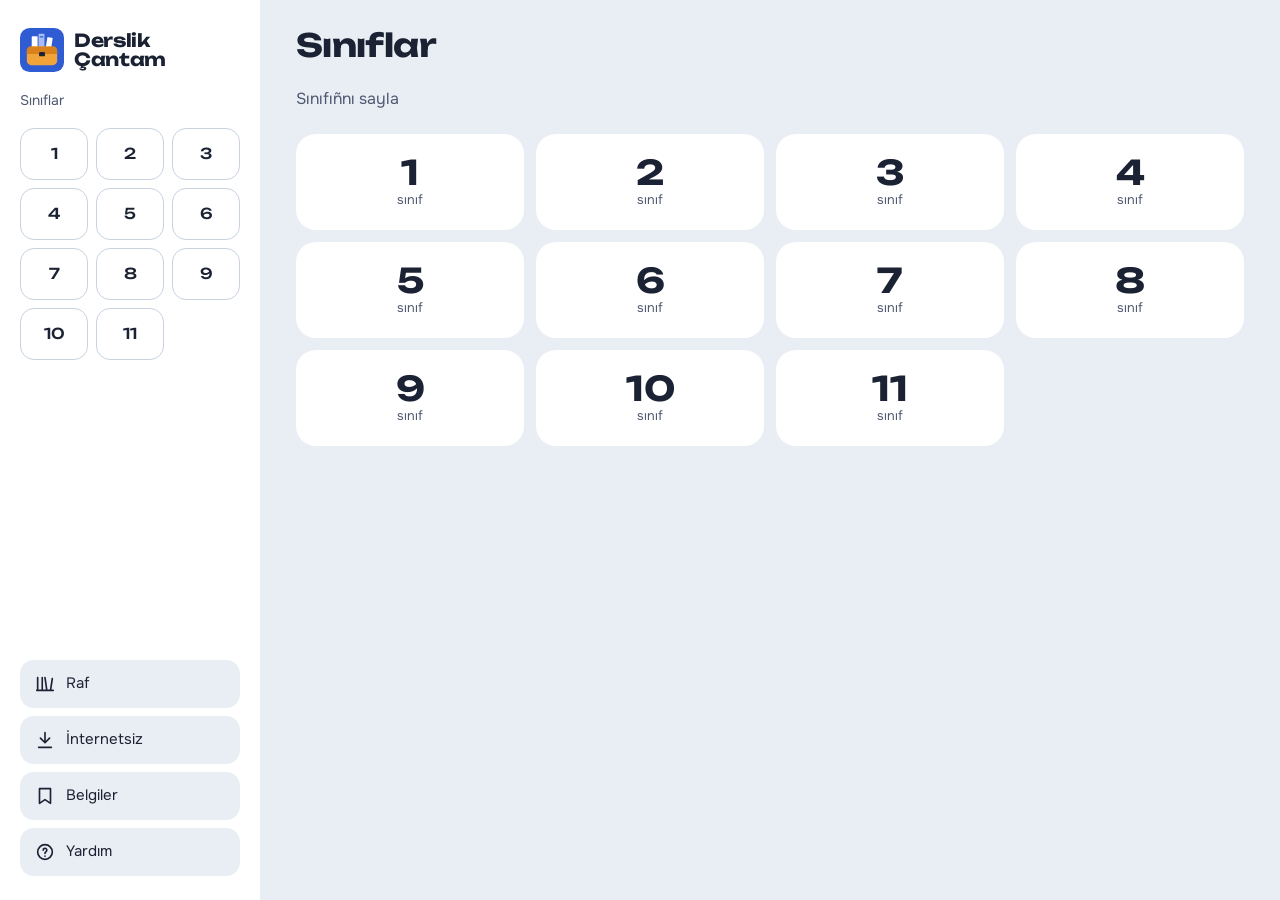
==== index.html @ 75b62544 "tttt" ====
<!doctype html>
<html lang="crh">
<head>
<meta charset="utf-8">
<meta name="viewport" content="width=device-width, initial-scale=1, viewport-fit=cover">
<title>Derslik Çantam</title>
<meta name="description" content="Bütün derslikler bir yerde">
<meta name="theme-color" content="#2F5BD3">
<link rel="manifest" href="manifest.webmanifest">
<link rel="icon" href="icons/icon.svg" type="image/svg+xml">
<link rel="apple-touch-icon" href="icons/icon-180.png">
<meta name="apple-mobile-web-app-capable" content="yes">
<meta name="mobile-web-app-capable" content="yes">
<meta name="apple-mobile-web-app-title" content="Çantam">
<meta name="apple-mobile-web-app-status-bar-style" content="default">
<link rel="stylesheet" href="app.css">
</head>
<body>
<svg width="0" height="0" style="position:absolute" aria-hidden="true">
  <symbol id="logo" viewBox="0 0 180 180"><rect width="180" height="180" rx="40" fill="#2F5BD3"/><rect x="48" y="34" width="24" height="56" rx="3" fill="#FFFFFF"/><rect x="76" y="24" width="24" height="66" rx="3" fill="#A9BEF5"/><rect x="104" y="38" width="22" height="52" rx="3" fill="#FFFFFF" transform="rotate(9 115 90)"/><rect x="80" y="34" width="16" height="5" rx="2" fill="#2F5BD3"/><rect x="28" y="76" width="124" height="76" rx="18" fill="#F2A33A"/><path d="M28 94 a18 18 0 0 1 18 -18 h88 a18 18 0 0 1 18 18 v12 h-124 z" fill="#D9821C"/><rect x="78" y="98" width="24" height="18" rx="5" fill="#1B2233"/></symbol>
  <g fill="none" stroke="currentColor" stroke-width="1.8" stroke-linecap="round" stroke-linejoin="round">
  <symbol id="i-menu" viewBox="0 0 24 24"><path d="M4 7h16M4 12h16M4 17h16"/></symbol>
  <symbol id="i-search" viewBox="0 0 24 24"><circle cx="11" cy="11" r="7"/><path d="m20 20-3.5-3.5"/></symbol>
  <symbol id="i-shelf" viewBox="0 0 24 24"><path d="M4 19V5M9 19V5M14 19l-2-14M18 19l2-13M3 19h18"/></symbol>
  <symbol id="i-grid" viewBox="0 0 24 24"><rect x="4" y="4" width="6" height="6" rx="1"/><rect x="14" y="4" width="6" height="6" rx="1"/><rect x="4" y="14" width="6" height="6" rx="1"/><rect x="14" y="14" width="6" height="6" rx="1"/></symbol>
  <symbol id="i-book" viewBox="0 0 24 24"><path d="M4 5h6a2 2 0 0 1 2 2v12a2 2 0 0 0-2-2H4zM20 5h-6a2 2 0 0 0-2 2v12a2 2 0 0 1 2-2h6z"/></symbol>
  <symbol id="i-down" viewBox="0 0 24 24"><path d="M12 4v11M7 10l5 5 5-5M5 20h14"/></symbol>
  <symbol id="i-check" viewBox="0 0 24 24"><path d="M5 12l5 5 9-10"/></symbol>
  <symbol id="i-mark" viewBox="0 0 24 24"><path d="M6 4h12v16l-6-4-6 4z"/></symbol>
  <symbol id="i-lang" viewBox="0 0 24 24"><circle cx="12" cy="12" r="8"/><path d="M4 12h16M12 4a12 12 0 0 1 0 16M12 4a12 12 0 0 0 0 16"/></symbol>
  <symbol id="i-help" viewBox="0 0 24 24"><circle cx="12" cy="12" r="8"/><path d="M10 10a2 2 0 1 1 3 1.7c-.7.4-1 1-1 1.8M12 16.5v.01"/></symbol>
  <symbol id="i-x" viewBox="0 0 24 24"><path d="M6 6l12 12M18 6 6 18"/></symbol>
  <symbol id="i-back" viewBox="0 0 24 24"><path d="M15 5l-7 7 7 7"/></symbol>
  <symbol id="i-next" viewBox="0 0 24 24"><path d="M9 5l7 7-7 7"/></symbol>
  <symbol id="i-plus" viewBox="0 0 24 24"><path d="M12 6v12M6 12h12"/></symbol>
  <symbol id="i-minus" viewBox="0 0 24 24"><path d="M6 12h12"/></symbol>
  <symbol id="i-trash" viewBox="0 0 24 24"><path d="M5 7h14M10 7V5h4v2M7 7l1 13h8l1-13"/></symbol>
  </g>
</svg>

<div id="app">
  <aside class="side">
    <div class="brand"><svg class="logo"><use href="#logo"/></svg><b id="sideName"></b></div>
    <div class="side-label" id="sideGradesLabel"></div>
    <div class="side-grades" id="sideGrades"></div>
    <div class="side-links" id="sideLinks"></div>
  </aside>
  <div class="main">
    <header class="top">
      <div class="brand"><svg class="logo"><use href="#logo"/></svg><b id="topName"></b></div>
      <button class="ib white" id="menuBtn"><svg><use href="#i-menu"/></svg></button>
    </header>
    <main id="view"></main>
  </div>
  <nav class="tabs" id="tabs"></nav>
</div>

<div class="sheet" id="menu" hidden>
  <div class="sheet-head"><h2 id="menuTitle"></h2><button class="ib" id="menuClose"><svg><use href="#i-x"/></svg></button></div>
  <div id="menuBody"></div>
</div>

<div class="reader" id="reader" hidden>
  <header class="rbar">
    <button class="ib" id="rBack"><svg><use href="#i-back"/></svg></button>
    <div class="rtitle"><b id="rTitle"></b><small id="rSub"></small></div>
    <button class="ib wide-only" id="rZoomOut"><svg><use href="#i-minus"/></svg></button>
    <button class="ib wide-only" id="rZoomIn"><svg><use href="#i-plus"/></svg></button>
    <button class="ib" id="rMark"><svg><use href="#i-mark"/></svg></button>
    <button class="ib dl" id="rDl"><svg><use href="#i-down"/></svg><span></span></button>
  </header>
  <div class="stage" id="stage"></div>
  <footer class="rfoot" id="rFoot">
    <button class="ib big" id="rPrev"><svg><use href="#i-back"/></svg></button>
    <input type="range" id="rRange" min="1" max="1" value="1">
    <div class="pnum" id="rNum"></div>
    <button class="ib big accent" id="rNext"><svg><use href="#i-next"/></svg></button>
  </footer>
</div>

<div class="toast" id="toast" role="status"></div>

<script src="strings.js"></script>
<script src="pdfjs/pdf.min.js"></script>
<script src="app.js"></script>
</body>
</html>
---- app.css ----
@font-face{font-family:"Unbounded";font-weight:200 900;font-display:swap;src:url(fonts/unbounded.woff2) format("woff2")}
@font-face{font-family:"Onest";font-weight:100 900;font-display:swap;src:url(fonts/onest.woff2) format("woff2")}

:root{
  --bg:#E9EEF4;--ink:#1B2233;--muted:#4E5870;--card:#FFFFFF;--line:#C9D2DF;--soft:#E3E8F0;
  --accent:#2F5BD3;--accent-ink:#1F43A8;--wood:#9A6A3F;--wood2:#6E4826;--paper:#DDE3EC;
  --d:"Unbounded",system-ui,sans-serif;--b:"Onest",system-ui,-apple-system,"Segoe UI",sans-serif;
  --st:env(safe-area-inset-top,0px);--sb:env(safe-area-inset-bottom,0px);--sl:env(safe-area-inset-left,0px);--sr:env(safe-area-inset-right,0px);
}
*{box-sizing:border-box;-webkit-tap-highlight-color:transparent}
html,body{height:100%}
body{margin:0;background:var(--bg);color:var(--ink);font:16px/1.45 var(--b);-webkit-text-size-adjust:100%;overscroll-behavior:none}
button,input{font:inherit;color:inherit}
button{cursor:pointer;border:0;background:none;padding:0}
a{color:var(--accent)}
:focus-visible{outline:3px solid var(--accent);outline-offset:2px;border-radius:8px}
svg:not(.logo){width:22px;height:22px;fill:none;stroke:currentColor;stroke-width:1.8;stroke-linecap:round;stroke-linejoin:round;flex-shrink:0}
.logo{width:40px;height:40px;flex-shrink:0}
h1,h2{font-family:var(--d);font-weight:700;letter-spacing:-.02em;margin:0;line-height:1.1}
[hidden]{display:none!important}

#app{min-height:100%;display:flex;flex-direction:column}
.main{flex:1;display:flex;flex-direction:column;min-width:0}
.side{display:none}
.top{display:flex;align-items:center;justify-content:space-between;padding:calc(16px + var(--st)) calc(20px + var(--sr)) 8px calc(20px + var(--sl))}
.brand{display:flex;align-items:center;gap:10px}
.brand b{font-family:var(--d);font-weight:700;font-size:20px;letter-spacing:-.02em}
#view{flex:1;padding:8px calc(20px + var(--sr)) calc(96px + var(--sb)) calc(20px + var(--sl));display:flex;flex-direction:column;gap:18px}

.ib{width:44px;height:44px;border-radius:14px;background:var(--bg);display:inline-flex;align-items:center;justify-content:center;flex-shrink:0}
.ib.white{background:var(--card)}
.ib.big{width:52px;height:52px;border-radius:16px}
.ib.accent{background:var(--accent);color:#fff}
.ib.on{color:var(--accent)}
.ib.on svg{fill:currentColor}

.hello p{margin:4px 0 0;color:var(--muted)}
.search{display:flex;align-items:center;gap:10px;height:48px;padding:0 14px;background:var(--card);border-radius:14px;color:var(--muted)}
.search input{flex:1;border:0;background:transparent;font-size:16px;color:var(--ink);outline:none;min-width:0}
.chips{display:flex;gap:8px;overflow-x:auto;scrollbar-width:none;margin:0 -20px;padding:0 20px}
.chips::-webkit-scrollbar{display:none}
.chip{flex-shrink:0;min-width:44px;height:44px;padding:0 14px;border-radius:22px;border:1.5px solid var(--line);font-family:var(--d);font-weight:500;font-size:15px}
.chip.on{background:var(--accent);border-color:var(--accent);color:#fff;font-weight:700}

.conts{display:grid;gap:14px}
.cont{display:flex;gap:14px;align-items:center;padding:12px;background:var(--card);border-radius:18px;text-align:left;width:100%}
.cont .mini{width:56px;height:78px;border-radius:2px 6px 6px 2px;background:var(--c);box-shadow:inset 4px 0 0 rgba(0,0,0,.22);flex-shrink:0}
.cont .t{flex:1;display:flex;flex-direction:column;gap:6px;min-width:0}
.cont small{font-size:13px;color:var(--muted)}
.cont b{font-size:17px;font-weight:600}
.bar{height:6px;background:var(--soft);border-radius:3px;overflow:hidden}
.bar i{display:block;height:100%;background:var(--accent);border-radius:3px}

.shelf{display:flex;flex-direction:column}
.row{display:flex;gap:var(--gap,14px);align-items:flex-end;padding:0 12px}
.plank{height:14px;background:var(--wood);border-radius:3px 3px 7px 7px;border-bottom:4px solid var(--wood2)}
.names{display:flex;gap:var(--gap,14px);padding:8px 12px 10px;font-size:12px;color:var(--muted)}
.names span{width:var(--bw,98px);overflow:hidden;text-overflow:ellipsis;white-space:nowrap}
.book{width:var(--bw,98px);flex-shrink:0;transform-origin:bottom center;transition:transform .15s}
.book:active{transform:translateY(-4px) rotate(-1.5deg)}
.cover{height:calc(var(--bw,98px) * 1.41);border-radius:3px 8px 8px 3px;background:var(--c);box-shadow:inset 5px 0 0 rgba(0,0,0,.22);color:#fff;padding:10px 8px 8px 14px;display:flex;flex-direction:column;justify-content:space-between;text-align:left;position:relative}
.cover b{font-size:13px;font-weight:600;line-height:1.15;word-break:break-word}
.cover em{font-style:normal;font-size:11px;opacity:.9}
.cover .g{font-family:var(--d);font-weight:700;font-size:calc(var(--bw,98px) * .3);line-height:1}
.cover .soon{position:absolute;bottom:9px;right:7px;font-size:10px;background:rgba(255,255,255,.25);border-radius:6px;padding:1px 6px}
.cover .ok{position:absolute;bottom:8px;right:8px;width:20px;height:20px;border-radius:10px;background:#fff;color:var(--accent);display:flex;align-items:center;justify-content:center}
.cover .ok svg{width:14px;height:14px;stroke-width:2.6}

.gtiles{display:grid;grid-template-columns:repeat(3,minmax(0,1fr));gap:12px}
.gtile{height:96px;border-radius:20px;background:var(--card);display:flex;flex-direction:column;align-items:center;justify-content:center;gap:2px}
.gtile b{font-family:var(--d);font-weight:700;font-size:34px;line-height:1}
.gtile small{font-size:13px;color:var(--muted)}
.gtile.on{background:var(--accent);color:#fff}.gtile.on small{color:#DCE5FB}
.headrow{display:flex;align-items:center;gap:12px}

.list{display:flex;flex-direction:column;gap:10px}
.item{display:flex;align-items:center;gap:14px;padding:10px 12px;background:var(--card);border-radius:16px}
.item .mini{width:40px;height:56px;border-radius:2px 5px 5px 2px;background:var(--c);flex-shrink:0}
.item .t{flex:1;min-width:0;text-align:left}
.item .t small{display:block;color:var(--muted);font-size:13px}
.empty{padding:40px 16px;text-align:center;color:var(--muted)}
.muted{color:var(--muted)}

.tabs{position:fixed;left:0;right:0;bottom:0;display:flex;justify-content:space-around;padding:8px 20px calc(10px + var(--sb));background:var(--card);border-top:1px solid #D8DFE9;z-index:5}
.tab{display:flex;flex-direction:column;align-items:center;gap:3px;min-width:76px;min-height:48px;font-size:12px;color:var(--muted)}
.tab svg{width:24px;height:24px}
.tab.on{color:var(--accent);font-weight:600}

.sheet{position:fixed;inset:0;background:var(--card);z-index:20;display:flex;flex-direction:column;padding:calc(16px + var(--st)) calc(10px + var(--sr)) calc(20px + var(--sb)) calc(10px + var(--sl));overflow-y:auto}
.sheet-head{display:flex;justify-content:space-between;align-items:center;padding:0 10px 12px}
.gcard{margin:0 10px 14px;padding:16px;background:var(--accent);border-radius:20px;color:#fff;display:flex;align-items:center;gap:14px}
.gcard .n{width:52px;height:52px;border-radius:26px;background:rgba(255,255,255,.22);display:flex;align-items:center;justify-content:center;font-family:var(--d);font-weight:700;font-size:20px}
.gcard .t{flex:1}.gcard small{color:#DCE5FB;display:block;font-size:13px}
.gcard button{height:40px;padding:0 14px;border-radius:12px;background:#fff;color:var(--accent-ink);font-size:14px;font-weight:600}
.mrow{display:flex;align-items:center;gap:14px;min-height:60px;padding:8px 14px;border-radius:16px;width:100%;text-align:left}
.mrow.on{background:#EEF2FB}
.mrow .ic{width:42px;height:42px;border-radius:12px;background:var(--bg);display:flex;align-items:center;justify-content:center}
.mrow .t{flex:1;font-size:17px;font-weight:500}
.mrow .t small{display:block;font-size:13px;color:var(--muted);font-weight:400}
.mrow>svg:last-child{width:18px;height:18px;color:#8A93A8}

.reader{position:fixed;inset:0;background:var(--paper);z-index:30;display:flex;flex-direction:column}
.rbar{display:flex;align-items:center;gap:8px;padding:calc(10px + var(--st)) calc(12px + var(--sr)) 10px calc(12px + var(--sl));background:var(--card)}
.rtitle{flex:1;min-width:0;display:flex;flex-direction:column}
.rtitle b{font-weight:600;white-space:nowrap;overflow:hidden;text-overflow:ellipsis}
.rtitle small{font-size:13px;color:var(--muted)}
.dl{width:auto;min-width:44px;padding:0 10px;gap:6px}
.dl span{font-size:14px}
.dl span:empty{display:none}
.dl.done{color:var(--accent)}
.wide-only{display:none}
.stage{flex:1;overflow:auto;display:flex;justify-content:center;align-items:flex-start;padding:16px;-webkit-overflow-scrolling:touch;touch-action:pan-x pan-y pinch-zoom}
.spread{display:flex;margin:auto;box-shadow:0 8px 30px rgba(27,34,51,.2)}
.spread canvas{display:block;background:#fff}
.spread canvas+canvas{border-left:1px solid var(--soft)}
.rfoot{display:flex;align-items:center;gap:14px;padding:12px calc(16px + var(--sr)) calc(14px + var(--sb)) calc(16px + var(--sl));background:var(--card)}
.rfoot input{flex:1;accent-color:var(--accent);height:32px;min-width:0}
.pnum{min-width:78px;text-align:center;font-size:14px;color:var(--muted)}
.pnum b{font-family:var(--d);color:var(--ink);font-size:16px}
.placeholder{margin:auto;text-align:center;max-width:360px;padding:24px}
.placeholder .big{width:130px;height:180px;margin:0 auto 18px;border-radius:3px 9px 9px 3px;background:var(--c);box-shadow:inset 6px 0 0 rgba(0,0,0,.22)}
.toast{position:fixed;left:50%;bottom:calc(90px + var(--sb));transform:translateX(-50%);background:var(--ink);color:#fff;padding:10px 16px;border-radius:12px;font-size:14px;opacity:0;pointer-events:none;transition:opacity .2s;z-index:40;max-width:90vw}
.toast.show{opacity:1}
.install{display:flex;align-items:center;gap:12px;padding:12px 14px;background:var(--card);border-radius:16px}
.install .t{flex:1;font-size:14px}
.btn{height:44px;padding:0 16px;border-radius:14px;background:var(--ink);color:#fff;font-weight:500}

@media (min-width:900px){
  #app{display:grid;grid-template-columns:260px 1fr;height:100%}
  .side{display:flex;flex-direction:column;gap:18px;background:var(--card);padding:calc(28px + var(--st)) 20px calc(24px + var(--sb)) calc(20px + var(--sl));overflow-y:auto}
  .side .logo{width:44px;height:44px}
  .side .brand b{font-size:18px;line-height:1.05}
  .side-label{font-size:14px;color:var(--muted)}
  .side-grades{display:grid;grid-template-columns:repeat(3,minmax(0,1fr));gap:8px}
  .side-grades .chip{width:100%;border-radius:14px;height:52px;padding:0}
  .side-links{margin-top:auto;display:flex;flex-direction:column;gap:8px}
  .side-links button{display:flex;align-items:center;gap:10px;height:48px;padding:0 14px;border-radius:14px;background:var(--bg);font-size:15px;text-align:left}
  .side-links button.on{background:#EEF2FB;color:var(--accent)}
  .main{overflow-y:auto;height:100%}
  .top,.tabs,.chips{display:none}
  #view{padding:calc(28px + var(--st)) calc(36px + var(--sr)) calc(32px + var(--sb)) 36px;gap:24px}
  .hello{display:flex;align-items:center;gap:20px}
  .hello>div{flex:1}
  .hello .search{width:340px}
  .conts{grid-template-columns:repeat(2,minmax(0,1fr))}
  .gtiles{grid-template-columns:repeat(4,minmax(0,1fr))}
  .wide-only{display:inline-flex}
  .toast{bottom:calc(30px + var(--sb))}
}
@media (max-width:899px){.conts .cont:nth-child(n+2){display:none}}
@media (prefers-reduced-motion:reduce){.book,.toast{transition:none}}
.hello .search{margin-top:18px}
@media (min-width:900px){.hello .search{margin-top:0}}
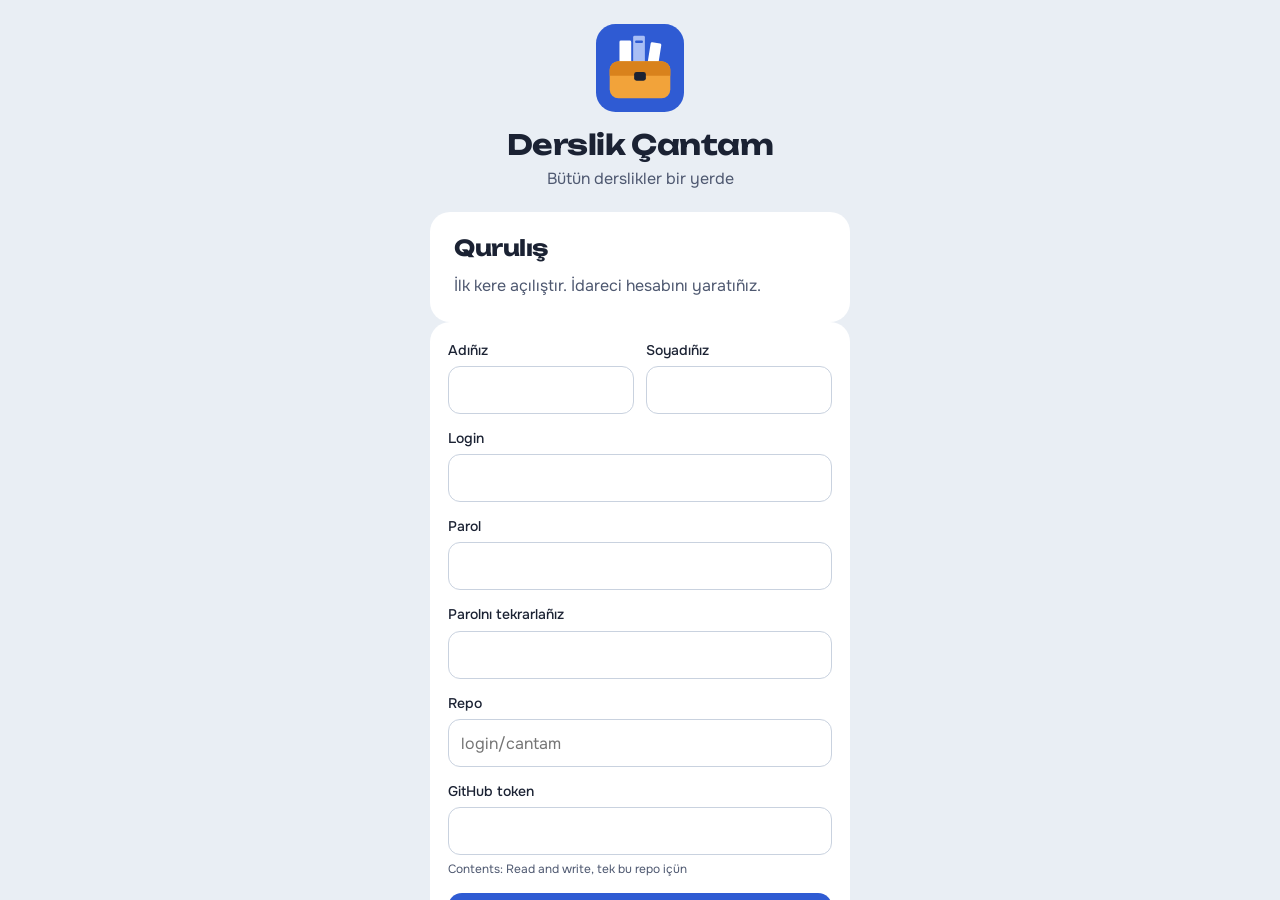
==== commit c790cf41: "1" ====
--- a/index.html
+++ b/index.html
@@ -35,6 +35,16 @@
   <symbol id="i-plus" viewBox="0 0 24 24"><path d="M12 6v12M6 12h12"/></symbol>
   <symbol id="i-minus" viewBox="0 0 24 24"><path d="M6 12h12"/></symbol>
   <symbol id="i-trash" viewBox="0 0 24 24"><path d="M5 7h14M10 7V5h4v2M7 7l1 13h8l1-13"/></symbol>
+  <symbol id="i-user" viewBox="0 0 24 24"><circle cx="12" cy="8" r="4"/><path d="M4 20c1.5-4 4.5-6 8-6s6.5 2 8 6"/></symbol>
+  <symbol id="i-users" viewBox="0 0 24 24"><circle cx="9" cy="8" r="3.5"/><path d="M2.5 19c1-3.5 3.5-5 6.5-5s5.5 1.5 6.5 5M16 4.5a3.5 3.5 0 0 1 0 7M18 14c2 .6 3.2 2.3 3.8 5"/></symbol>
+  <symbol id="i-upload" viewBox="0 0 24 24"><path d="M12 16V5M7 10l5-5 5 5M5 20h14"/></symbol>
+  <symbol id="i-key" viewBox="0 0 24 24"><circle cx="8" cy="15" r="4"/><path d="M11 12l9-9M16 7l3 3"/></symbol>
+  <symbol id="i-lock" viewBox="0 0 24 24"><rect x="5" y="11" width="14" height="9" rx="2"/><path d="M8 11V8a4 4 0 0 1 8 0v3"/></symbol>
+  <symbol id="i-out" viewBox="0 0 24 24"><path d="M14 4h4a2 2 0 0 1 2 2v12a2 2 0 0 1-2 2h-4M10 16l-4-4 4-4M6 12h10"/></symbol>
+  <symbol id="i-gear" viewBox="0 0 24 24"><circle cx="12" cy="12" r="3"/><path d="M12 3v2M12 19v2M3 12h2M19 12h2M5.6 5.6 7 7M17 17l1.4 1.4M5.6 18.4 7 17M17 7l1.4-1.4"/></symbol>
+  <symbol id="i-shield" viewBox="0 0 24 24"><path d="M12 3l8 3v6c0 4.5-3.4 8-8 9-4.6-1-8-4.5-8-9V6z"/></symbol>
+  <symbol id="i-clock" viewBox="0 0 24 24"><circle cx="12" cy="12" r="8"/><path d="M12 8v4l3 2"/></symbol>
+  <symbol id="i-swap" viewBox="0 0 24 24"><path d="M4 8h14l-3-3M20 16H6l3 3"/></symbol>
   </g>
 </svg>
 
@@ -78,9 +88,19 @@
   </footer>
 </div>
 
+<div class="auth" id="auth" hidden>
+  <div class="auth-box">
+    <div class="auth-brand"><svg class="logo"><use href="#logo"/></svg><h1 id="aTitle"></h1><p id="aSlogan"></p></div>
+    <div id="authBody"></div>
+  </div>
+</div>
+
+<div class="modal" id="modal" hidden><div class="modal-box" id="modalBox"></div></div>
+
 <div class="toast" id="toast" role="status"></div>
 
 <script src="strings.js"></script>
+<script src="qrcode.js"></script>
 <script src="pdfjs/pdf.min.js"></script>
 <script src="app.js"></script>
 </body>
--- a/app.css
+++ b/app.css
@@ -151,3 +151,76 @@
 @media (prefers-reduced-motion:reduce){.book,.toast{transition:none}}
 .hello .search{margin-top:18px}
 @media (min-width:900px){.hello .search{margin-top:0}}
+
+/* ---- auth */
+.auth{position:fixed;inset:0;z-index:50;background:var(--bg);overflow-y:auto;display:flex;justify-content:center;padding:calc(24px + var(--st)) 20px calc(24px + var(--sb))}
+.auth-box{width:100%;max-width:420px;margin:auto 0;display:flex;flex-direction:column;gap:22px}
+.auth-brand{text-align:center}
+.auth-brand .logo{width:88px;height:88px}
+.auth-brand h1{font-size:28px;margin-top:12px}
+.auth-brand p{margin:6px 0 0;color:var(--muted)}
+.seg{display:flex;background:#DCE3EE;border-radius:14px;padding:4px;gap:4px}
+.seg button{flex:1;height:42px;border-radius:11px;font-weight:600;color:var(--muted)}
+.seg button.on{background:var(--card);color:var(--ink)}
+.form{display:flex;flex-direction:column;gap:14px;background:var(--card);border-radius:20px;padding:18px}
+.fld{display:flex;flex-direction:column;gap:6px}
+.fld>span{font-size:14px;font-weight:500}
+.fld small{font-size:12px;color:var(--muted)}
+.fld input,.fld select{height:48px;border:1.5px solid var(--line);border-radius:12px;padding:0 12px;font-size:16px;background:#fff;color:var(--ink);width:100%}
+.fld input:focus,.fld select:focus{outline:none;border-color:var(--accent)}
+.fld input[type=file]{padding:10px 12px;height:auto}
+.two{display:grid;grid-template-columns:repeat(2,minmax(0,1fr));gap:12px}
+.err{color:#B3261E;font-size:14px;min-height:0}
+.err:empty{display:none}
+.btn-main{height:52px;border-radius:14px;background:var(--accent);color:#fff;font-weight:600;font-size:17px}
+.btn-main:disabled{opacity:.6}
+.btn-ghost{height:48px;border-radius:14px;background:var(--bg);font-weight:500}
+.pending{text-align:center;display:flex;flex-direction:column;gap:14px;background:var(--card);border-radius:20px;padding:24px}
+.pending .ico{width:64px;height:64px;border-radius:32px;background:#FDF1E4;color:#C4610F;display:flex;align-items:center;justify-content:center;margin:0 auto}
+.pending .ico svg{width:32px;height:32px}
+.pending h2{font-size:22px}
+
+/* ---- admin */
+.badge{display:inline-flex;align-items:center;justify-content:center;min-width:20px;height:20px;padding:0 6px;border-radius:10px;background:#D93025;color:#fff;font-size:12px;font-weight:600;line-height:1}
+.tab{position:relative}
+.tab .badge{position:absolute;top:-4px;left:calc(50% + 6px)}
+.seg.adm{background:var(--card);overflow-x:auto;scrollbar-width:none}
+.seg.adm button{flex:0 0 auto;padding:0 14px;display:flex;align-items:center;gap:6px}
+.seg.adm button.on{background:var(--bg)}
+.arow{display:flex;align-items:center;gap:12px;padding:12px;background:var(--card);border-radius:16px}
+.arow .av{width:44px;height:44px;border-radius:22px;background:var(--bg);display:flex;align-items:center;justify-content:center;font-family:var(--d);font-weight:700;font-size:14px;flex-shrink:0}
+.arow .t{flex:1;min-width:0}
+.arow .t b{display:block;font-weight:600;white-space:nowrap;overflow:hidden;text-overflow:ellipsis}
+.arow .t small{color:var(--muted);font-size:13px}
+.arow .acts{display:flex;gap:8px;flex-shrink:0}
+.pill{font-size:11px;padding:2px 8px;border-radius:8px;background:var(--bg);color:var(--muted);margin-left:6px;font-weight:500;vertical-align:middle}
+.pill.pending{background:#FDF1E4;color:#9A4A0B}.pill.blocked{background:#FBE4E2;color:#A1251B}.pill.teacher,.pill.admin{background:#E4EBFB;color:var(--accent-ink)}
+.sbtn{height:40px;padding:0 14px;border-radius:12px;font-size:14px;font-weight:600;background:var(--bg)}
+.sbtn.ok{background:var(--accent);color:#fff}
+.sbtn.no{color:#A1251B}
+.tools{display:flex;gap:10px;flex-wrap:wrap;align-items:center}
+.tools .search{flex:1;min-width:200px}
+.tools select{height:48px;border-radius:14px;border:0;background:var(--card);padding:0 12px;font-size:15px}
+.progress{height:8px;background:var(--soft);border-radius:4px;overflow:hidden}
+.progress i{display:block;height:100%;width:0;background:var(--accent);transition:width .2s}
+.gh{font-family:var(--d);font-weight:700;font-size:15px;margin:6px 0 -4px}
+.code{font-family:var(--d);font-size:22px;font-weight:700;letter-spacing:.04em;background:var(--bg);border-radius:12px;padding:12px;text-align:center;user-select:all}
+
+/* ---- modal */
+.modal{position:fixed;inset:0;z-index:60;background:rgba(27,34,51,.45);display:flex;align-items:flex-end;justify-content:center}
+.modal-box{width:100%;max-width:480px;background:var(--card);border-radius:22px 22px 0 0;padding:20px 20px calc(20px + var(--sb));display:flex;flex-direction:column;gap:14px;max-height:90vh;overflow-y:auto}
+.modal-box h2{font-size:20px}
+@media (min-width:600px){.modal{align-items:center}.modal-box{border-radius:22px}}
+.userline{display:flex;align-items:center;gap:12px;padding:0 10px 14px}
+.userline .av{width:44px;height:44px;border-radius:22px;background:var(--bg);display:flex;align-items:center;justify-content:center;font-family:var(--d);font-weight:700}
+.userline .t{flex:1}.userline small{display:block;color:var(--muted);font-size:13px}
+.arow.stack{flex-wrap:wrap}
+.arow.stack .acts{width:100%;justify-content:flex-end}
+.sbtn{display:inline-flex;align-items:center;gap:6px}
+.sbtn svg{width:18px;height:18px}
+.btn-ghost,.btn-main{display:inline-flex;align-items:center;justify-content:center;gap:8px}
+@media (max-width:599px){.seg.adm{display:grid;grid-template-columns:repeat(2,minmax(0,1fr))}.seg.adm button{justify-content:center}}
+.pill{display:inline-block}.arow.stack .t{flex:1 1 60%}
+.qrbox{width:210px;max-width:100%;margin:0 auto;background:#fff;border-radius:12px;padding:6px}
+.qrbox svg{width:100%;height:auto;display:block}
+.btn-main.share{background:#1FA855}
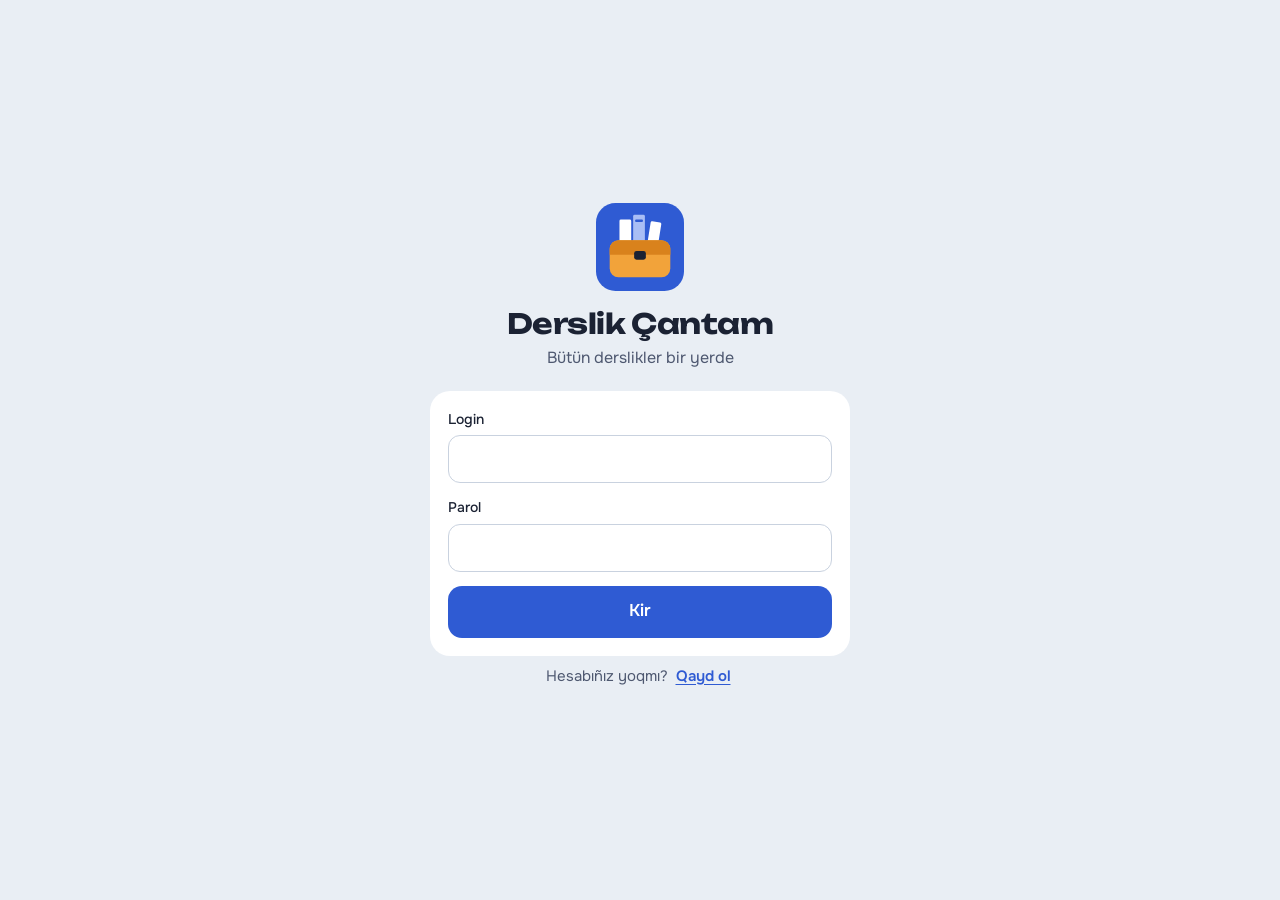
==== commit a1206c7e: "1" ====
--- a/index.html
+++ b/index.html
@@ -101,6 +101,7 @@
 
 <script src="strings.js"></script>
 <script src="qrcode.js"></script>
+<script src="common.js"></script>
 <script src="pdfjs/pdf.min.js"></script>
 <script src="app.js"></script>
 </body>
--- a/app.css
+++ b/app.css
@@ -224,3 +224,6 @@
 .qrbox{width:210px;max-width:100%;margin:0 auto;background:#fff;border-radius:12px;padding:6px}
 .qrbox svg{width:100%;height:auto;display:block}
 .btn-main.share{background:#1FA855}
+.ftitle{font-size:20px;margin:0 0 2px}
+.alink{text-align:center;margin:0;color:var(--muted);font-size:15px}
+.alink button{color:var(--accent);font-weight:600;font-size:15px;padding:10px 4px;text-decoration:underline;text-underline-offset:3px}
